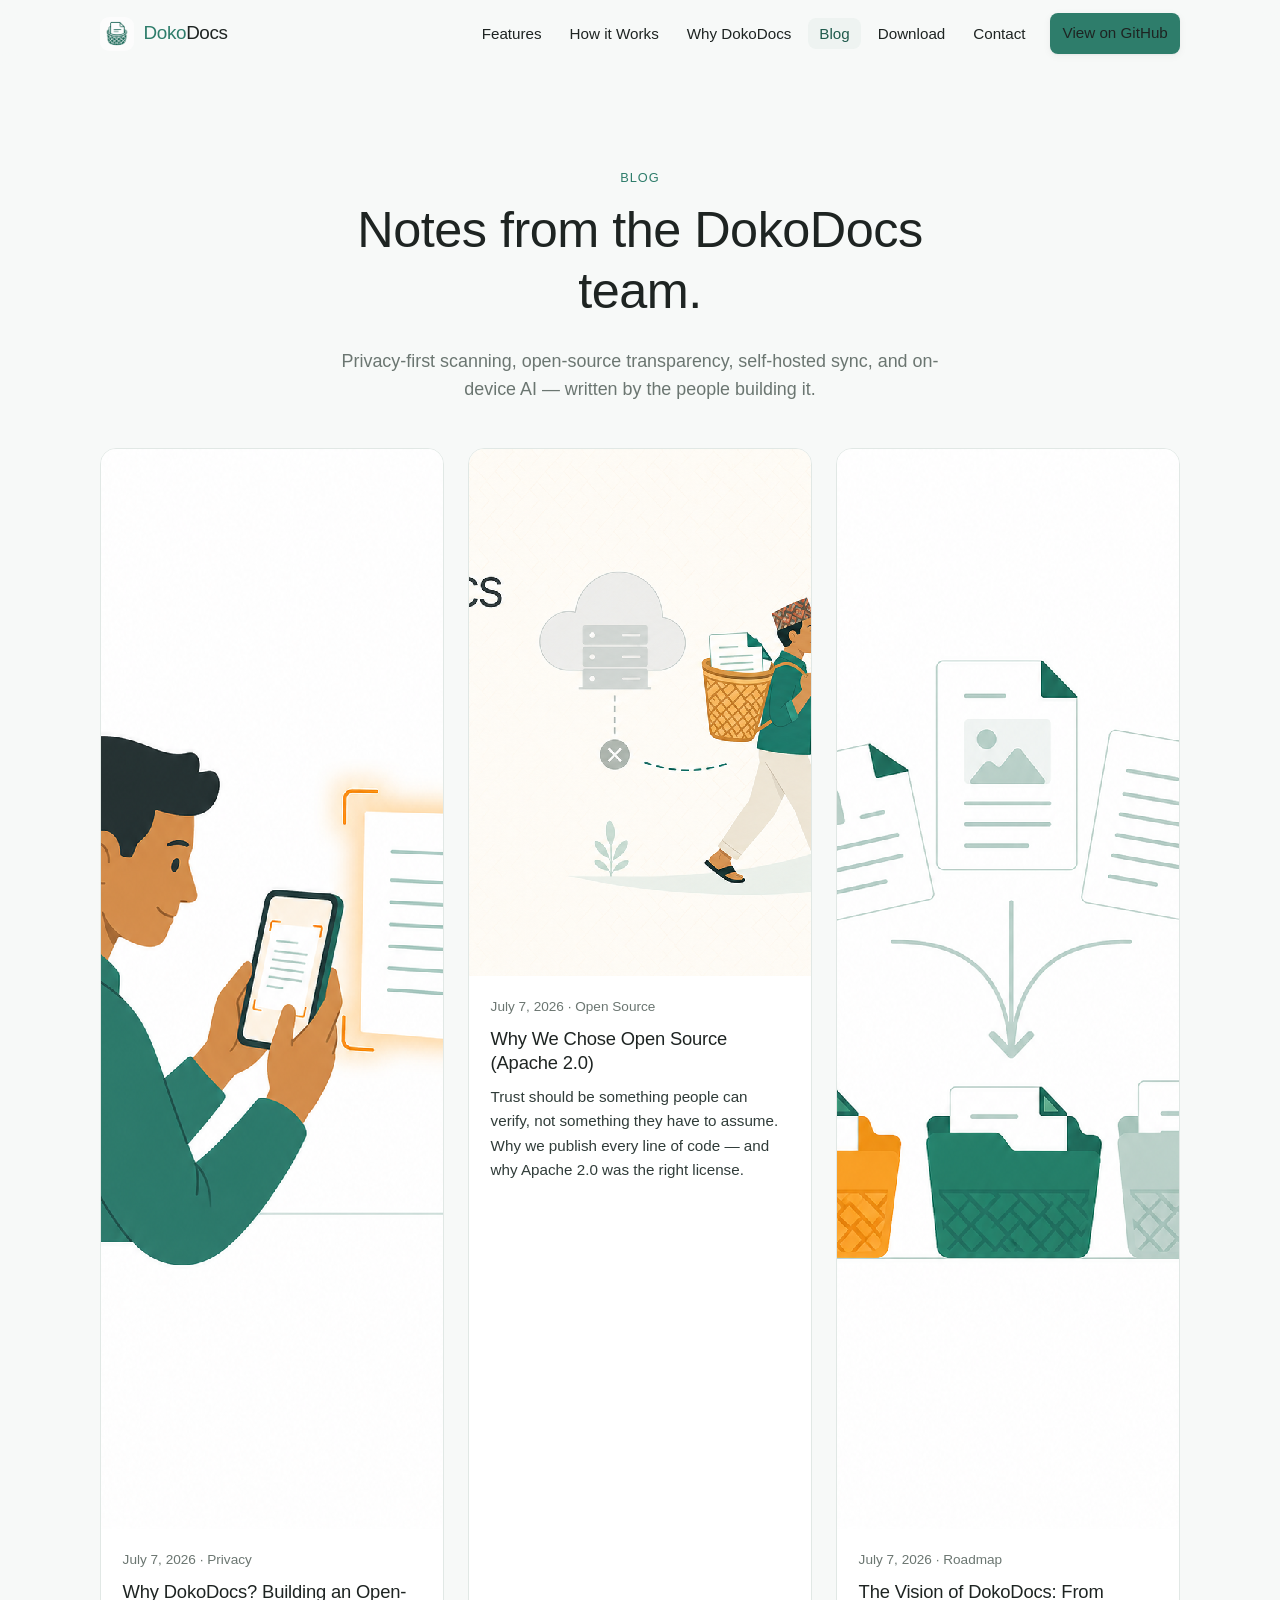
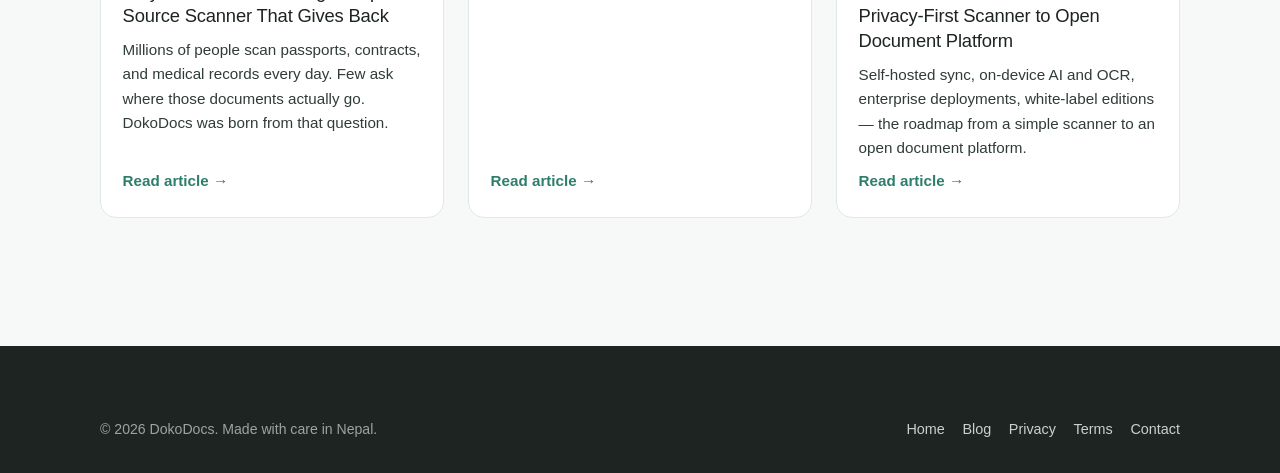
==== blog.html @ 5949a929 "Add Blog tab and 3 SEO-optimized blog posts with figures and social sharing Co-Authored-By: Claude F" ====
<!doctype html>
<html lang="en">
<head>
<meta charset="UTF-8">
<meta name="viewport" content="width=device-width, initial-scale=1">
<title>Blog — DokoDocs | Privacy-First Document Scanning, Open Source &amp; AI</title>
<meta name="description" content="The DokoDocs blog: privacy-first document scanning, open-source transparency, self-hosted sync, on-device AI and OCR. Learn why your documents should stay yours.">
<link rel="canonical" href="https://dokodocs.com/blog.html">
<meta name="theme-color" content="#2E7D6B">
<link rel="icon" type="image/svg+xml" href="assets/logo/logo_dokodocs.svg">
<link rel="alternate icon" href="assets/logo/mark.png">
<link rel="apple-touch-icon" href="assets/logo/mark.png">

<meta property="og:type" content="website">
<meta property="og:site_name" content="DokoDocs">
<meta property="og:title" content="DokoDocs Blog — Privacy, Open Source &amp; the Future of Document Scanning">
<meta property="og:description" content="Essays from the DokoDocs team on privacy-first scanning, open-source transparency, self-hosted sync, and on-device AI.">
<meta property="og:image" content="https://dokodocs.com/assets/illustrations/onboard_own.png">
<meta property="og:url" content="https://dokodocs.com/blog.html">
<meta name="twitter:card" content="summary_large_image">
<meta name="twitter:title" content="DokoDocs Blog">
<meta name="twitter:description" content="Privacy-first scanning, open-source transparency, self-hosted sync, and on-device AI.">
<meta name="twitter:image" content="https://dokodocs.com/assets/illustrations/onboard_own.png">

<link rel="stylesheet" href="css/styles.css">
<script type="application/ld+json">
{
  "@context": "https://schema.org",
  "@type": "Blog",
  "name": "DokoDocs Blog",
  "url": "https://dokodocs.com/blog.html",
  "description": "Essays on privacy-first document scanning, open-source software, self-hosted sync, and on-device AI from the DokoDocs team.",
  "publisher": { "@type": "Organization", "name": "DokoDocs", "url": "https://dokodocs.com/" },
  "blogPost": [
    { "@type": "BlogPosting", "headline": "Why DokoDocs? Building an Open-Source Scanner That Gives Back", "url": "https://dokodocs.com/blog/why-dokodocs.html", "datePublished": "2026-07-07" },
    { "@type": "BlogPosting", "headline": "Why We Chose Open Source (Apache 2.0)", "url": "https://dokodocs.com/blog/why-open-source-apache-2-0.html", "datePublished": "2026-07-07" },
    { "@type": "BlogPosting", "headline": "The Vision of DokoDocs: From Privacy-First Scanner to Open Document Platform", "url": "https://dokodocs.com/blog/the-vision-of-dokodocs.html", "datePublished": "2026-07-07" }
  ]
}
</script>
</head>
<body>
<a class="skip-link" href="#main">Skip to content</a>

<header class="site-header" id="site-header">
  <nav class="nav" aria-label="Primary">
    <a class="brand" href="index.html">
      <img src="assets/logo/logo_dokodocs.svg" width="34" height="34" alt="" loading="eager">
      <span><span class="brand-doko">Doko</span>Docs</span>
    </a>
    <button class="nav-toggle" id="nav-toggle" aria-label="Toggle menu" aria-expanded="false" aria-controls="nav-links">
      <svg viewBox="0 0 24 24" width="20" height="20" fill="none" stroke="currentColor" stroke-width="2" stroke-linecap="round"><path d="M3 6h18M3 12h18M3 18h18"/></svg>
    </button>
    <ul class="nav-links" id="nav-links">
      <li><a href="index.html#features">Features</a></li>
      <li><a href="index.html#how-it-works">How it Works</a></li>
      <li><a href="index.html#why">Why DokoDocs</a></li>
      <li><a href="blog.html" class="active">Blog</a></li>
      <li><a href="index.html#download">Download</a></li>
      <li><a href="contact.html">Contact</a></li>
      <li class="nav-cta"><a class="btn btn--primary" href="https://github.com/dokodocs">View on GitHub</a></li>
    </ul>
  </nav>
</header>

<main id="main">
  <section class="section">
    <div class="container">
      <div class="section-head center">
        <span class="eyebrow">Blog</span>
        <h1>Notes from the DokoDocs team.</h1>
        <p class="lead">Privacy-first scanning, open-source transparency, self-hosted sync, and on-device AI — written by the people building it.</p>
      </div>

      <div class="blog-grid">
        <a class="blog-card reveal" href="blog/why-dokodocs.html">
          <img src="assets/illustrations/onboard_scan.png" width="810" height="1080" alt="A hand holding a phone scanning a paper document, with a scan frame highlighting the page edges." loading="lazy">
          <div class="blog-card-body">
            <span class="meta">July 7, 2026 · Privacy</span>
            <h2>Why DokoDocs? Building an Open-Source Scanner That Gives Back</h2>
            <p>Millions of people scan passports, contracts, and medical records every day. Few ask where those documents actually go. DokoDocs was born from that question.</p>
            <span class="read-more">Read article &rarr;</span>
          </div>
        </a>

        <a class="blog-card reveal" href="blog/why-open-source-apache-2-0.html">
          <img src="assets/illustrations/onboard_own.png" width="1080" height="527" alt="A person carrying a doko basket full of documents toward a home server they own." loading="lazy">
          <div class="blog-card-body">
            <span class="meta">July 7, 2026 · Open Source</span>
            <h2>Why We Chose Open Source (Apache 2.0)</h2>
            <p>Trust should be something people can verify, not something they have to assume. Why we publish every line of code — and why Apache 2.0 was the right license.</p>
            <span class="read-more">Read article &rarr;</span>
          </div>
        </a>

        <a class="blog-card reveal" href="blog/the-vision-of-dokodocs.html">
          <img src="assets/illustrations/onboard_organize.png" width="810" height="1080" alt="Neat stacks of documents sorting into labeled folders." loading="lazy">
          <div class="blog-card-body">
            <span class="meta">July 7, 2026 · Roadmap</span>
            <h2>The Vision of DokoDocs: From Privacy-First Scanner to Open Document Platform</h2>
            <p>Self-hosted sync, on-device AI and OCR, enterprise deployments, white-label editions — the roadmap from a simple scanner to an open document platform.</p>
            <span class="read-more">Read article &rarr;</span>
          </div>
        </a>
      </div>
    </div>
  </section>
</main>

<footer class="site-footer">
  <div class="container">
    <div class="footer-bottom">
      <span>&copy; <span id="year">2026</span> DokoDocs. Made with care in Nepal.</span>
      <nav class="footer-mini-links" aria-label="Footer">
        <a href="index.html">Home</a>
        <a href="blog.html">Blog</a>
        <a href="privacy.html">Privacy</a>
        <a href="terms.html">Terms</a>
        <a href="contact.html">Contact</a>
      </nav>
    </div>
  </div>
</footer>

<script src="js/main.js"></script>
</body>
</html>
---- css/styles.css ----
/* ============================================================
   DokoDocs — Brand stylesheet
   Palette & type per docs/BRAND.md (single source of truth).
   Teal #2E7D6B + Bamboo #D98F3D + neutrals. Low-weight, calm.
   ============================================================ */

:root {
  /* Brand colors (BRAND.md §2) */
  --teal: #2E7D6B;
  --teal-dark: #1F5A4C;
  --teal-light: #4E9E8A;
  --bamboo: #D98F3D;
  --ink: #1E2422;
  --muted: #6B7671;
  --surface: #F7F9F8;
  --surface-2: #EEF3F1;
  --white: #FFFFFF;
  --success: #3E8E5A;
  --error: #C1533F;
  --border: #E1E8E5;

  /* Typography — system default, low weight (BRAND.md §3) */
  --font-sans: "Inter", -apple-system, BlinkMacSystemFont, "Segoe UI", Roboto,
    "Noto Sans Devanagari", Helvetica, Arial, sans-serif;
  --font-mono: "JetBrains Mono", ui-monospace, SFMono-Regular, Menlo, Consolas,
    monospace;

  /* Spacing / layout */
  --maxw: 1120px;
  --radius: 16px;
  --radius-sm: 10px;
  --shadow: 0 1px 2px rgba(30, 36, 34, 0.04), 0 8px 28px rgba(30, 36, 34, 0.06);
  --shadow-sm: 0 1px 2px rgba(30, 36, 34, 0.05), 0 2px 8px rgba(30, 36, 34, 0.05);
  --header-h: 68px;
}

/* ---------- Reset-ish ---------- */
*,
*::before,
*::after {
  box-sizing: border-box;
}
html {
  scroll-behavior: smooth;
  scroll-padding-top: calc(var(--header-h) + 12px);
  -webkit-text-size-adjust: 100%;
}
@media (prefers-reduced-motion: reduce) {
  html {
    scroll-behavior: auto;
  }
}
body {
  margin: 0;
  font-family: var(--font-sans);
  font-weight: 400;
  color: var(--ink);
  background: var(--surface);
  line-height: 1.6;
  -webkit-font-smoothing: antialiased;
  text-rendering: optimizeLegibility;
  overflow-x: hidden; /* guard against any accidental horizontal scroll */
}
/* Never let a long word/URL push the layout wider than the screen */
h1,
h2,
h3,
p,
li,
a,
span {
  overflow-wrap: break-word;
}
img,
svg {
  max-width: 100%;
  display: block;
}
a {
  color: var(--teal-dark);
  text-decoration: none;
}
a:hover {
  text-decoration: underline;
}
h1,
h2,
h3,
h4 {
  font-weight: 500; /* nothing above w500 — BRAND.md §3 */
  line-height: 1.2;
  letter-spacing: -0.01em;
  color: var(--ink);
  margin: 0 0 0.5em;
}
h1 {
  font-size: clamp(2rem, 5.2vw, 3.15rem);
}
h2 {
  font-size: clamp(1.6rem, 3.6vw, 2.3rem);
}
h3 {
  font-size: 1.2rem;
}
p {
  margin: 0 0 1rem;
}

/* ---------- Layout helpers ---------- */
.container {
  width: 100%;
  max-width: var(--maxw);
  margin-inline: auto;
  padding-inline: 1.25rem;
}
.section {
  padding-block: clamp(3.5rem, 8vw, 6rem);
}
.section--tint {
  background: var(--white);
}
.eyebrow {
  display: inline-block;
  font-size: 0.8rem;
  font-weight: 500;
  letter-spacing: 0.08em;
  text-transform: uppercase;
  color: var(--teal);
  margin-bottom: 0.75rem;
}
.section-head {
  max-width: 640px;
  margin-bottom: 2.75rem;
}
.section-head.center {
  margin-inline: auto;
  text-align: center;
}
.lead {
  font-size: 1.12rem;
  color: var(--muted);
}
.text-mono {
  font-family: var(--font-mono);
}

.sr-only {
  position: absolute;
  width: 1px;
  height: 1px;
  padding: 0;
  margin: -1px;
  overflow: hidden;
  clip: rect(0, 0, 0, 0);
  white-space: nowrap;
  border: 0;
}

/* Skip link */
.skip-link {
  position: absolute;
  left: -999px;
  top: 0;
  background: var(--teal);
  color: #fff;
  padding: 0.6rem 1rem;
  border-radius: 0 0 8px 0;
  z-index: 1000;
}
.skip-link:focus {
  left: 0;
}

/* Focus visibility */
:focus-visible {
  outline: 3px solid var(--teal-light);
  outline-offset: 2px;
  border-radius: 4px;
}

/* ---------- Buttons ---------- */
.btn {
  display: inline-flex;
  align-items: center;
  justify-content: center;
  gap: 0.5rem;
  font: inherit;
  font-weight: 500;
  font-size: 0.98rem;
  padding: 0.75rem 1.35rem;
  border-radius: var(--radius-sm);
  border: 1.5px solid transparent;
  cursor: pointer;
  transition: transform 0.15s ease, background 0.15s ease, box-shadow 0.15s ease,
    border-color 0.15s ease;
  text-decoration: none;
  white-space: nowrap;
}
.btn:hover {
  text-decoration: none;
  transform: translateY(-1px);
}
.btn:active {
  transform: translateY(0);
}
.btn--primary {
  background: var(--teal);
  color: #fff;
  box-shadow: var(--shadow-sm);
}
.btn--primary:hover {
  background: var(--teal-dark);
}
.btn--ghost {
  background: transparent;
  color: var(--ink);
  border-color: var(--border);
}
.btn--ghost:hover {
  border-color: var(--teal-light);
  background: var(--white);
}
.btn--on-teal {
  background: #fff;
  color: var(--teal-dark);
}
.btn--on-teal:hover {
  background: var(--surface);
}
.btn svg {
  width: 18px;
  height: 18px;
}

/* ---------- Header / nav ---------- */
.site-header {
  position: sticky;
  top: 0;
  z-index: 100;
  height: var(--header-h);
  display: flex;
  align-items: center;
  background: rgba(247, 249, 248, 0.82);
  backdrop-filter: saturate(160%) blur(10px);
  border-bottom: 1px solid transparent;
  transition: border-color 0.2s ease, box-shadow 0.2s ease;
}
.site-header.scrolled {
  border-bottom-color: var(--border);
  box-shadow: 0 1px 0 rgba(30, 36, 34, 0.03);
}
.nav {
  display: flex;
  align-items: center;
  gap: 1rem;
  width: 100%;
  max-width: var(--maxw);
  margin-inline: auto;
  padding-inline: 1.25rem;
}
.brand {
  display: inline-flex;
  align-items: center;
  gap: 0.6rem;
  font-weight: 500;
  font-size: 1.18rem;
  color: var(--ink);
  letter-spacing: -0.02em;
}
.brand:hover {
  text-decoration: none;
}
.brand img {
  width: 34px;
  height: 34px;
  border-radius: 9px;
}
.brand .brand-doko {
  color: var(--teal);
}
.nav-links {
  display: flex;
  align-items: center;
  gap: 0.35rem;
  margin-left: auto;
  list-style: none;
  padding: 0;
  margin-block: 0;
}
.nav-links a {
  color: var(--ink);
  padding: 0.45rem 0.7rem;
  border-radius: 8px;
  font-size: 0.95rem;
  transition: background 0.15s ease, color 0.15s ease;
}
.nav-links a:not(.btn):hover {
  text-decoration: none;
  background: var(--surface-2);
  color: var(--teal-dark);
}
.nav-links a.active:not(.btn) {
  color: var(--teal-dark);
  background: var(--surface-2);
}
.nav-cta {
  margin-left: 0.5rem;
}
.nav-toggle {
  display: none;
  margin-left: auto;
  background: transparent;
  border: 1.5px solid var(--border);
  border-radius: 9px;
  width: 42px;
  height: 42px;
  cursor: pointer;
  color: var(--ink);
  align-items: center;
  justify-content: center;
}

/* ---------- Hero ---------- */
.hero {
  position: relative;
  overflow: hidden;
  padding-block: clamp(2.5rem, 6vw, 4.5rem) clamp(3rem, 7vw, 5rem);
  background: linear-gradient(180deg, var(--surface) 0%, #eef4f2 100%);
}
.hero::before {
  content: "";
  position: absolute;
  inset: 0;
  background-image: url("data:image/svg+xml,%3Csvg xmlns='http://www.w3.org/2000/svg' width='40' height='40' viewBox='0 0 40 40'%3E%3Cg fill='none' stroke='%232E7D6B' stroke-width='2' opacity='0.06'%3E%3Cpath d='M-4 24 24 -4M-4 44 44 -4M16 44 44 16'/%3E%3C/g%3E%3C/svg%3E");
  pointer-events: none;
}
.hero .container {
  position: relative;
}
.hero-grid {
  display: grid;
  grid-template-columns: 1.05fr 0.95fr;
  gap: clamp(2rem, 5vw, 4rem);
  align-items: center;
}
.hero h1 {
  margin-bottom: 0.65rem;
}
.hero .tagline-ne {
  font-size: 1.05rem;
  color: var(--teal-dark);
  margin-bottom: 1rem;
}
.hero-sub {
  font-size: 1.15rem;
  color: var(--muted);
  max-width: 34ch;
  margin-bottom: 1.75rem;
}
.hero-actions {
  display: flex;
  flex-wrap: wrap;
  gap: 0.75rem;
  margin-bottom: 1.5rem;
}
.hero-badges {
  display: flex;
  align-items: center;
  gap: 1.25rem;
  flex-wrap: wrap;
  color: var(--muted);
  font-size: 0.9rem;
}
.hero-badges span {
  display: inline-flex;
  align-items: center;
  gap: 0.4rem;
}
.hero-badges svg {
  width: 17px;
  height: 17px;
  color: var(--teal);
}
.hero-visual {
  position: relative;
}
.hero-visual img {
  width: 100%;
  height: auto;
  border-radius: var(--radius);
}

/* ---------- Feature cards ---------- */
.grid {
  display: grid;
  gap: 1.25rem;
}
.grid-4 {
  grid-template-columns: repeat(4, 1fr);
}
.grid-3 {
  grid-template-columns: repeat(3, 1fr);
}
.grid-2 {
  grid-template-columns: repeat(2, 1fr);
}
.card {
  background: var(--white);
  border: 1px solid var(--border);
  border-radius: var(--radius);
  padding: 1.6rem 1.5rem;
  transition: transform 0.2s ease, box-shadow 0.2s ease, border-color 0.2s ease;
}
.card:hover {
  transform: translateY(-3px);
  box-shadow: var(--shadow);
  border-color: #d3ded9;
}
.card .icon {
  width: 46px;
  height: 46px;
  border-radius: 12px;
  display: grid;
  place-items: center;
  background: rgba(46, 125, 107, 0.1);
  color: var(--teal);
  margin-bottom: 1rem;
}
.card .icon svg {
  width: 24px;
  height: 24px;
}
.card h3 {
  margin-bottom: 0.35rem;
}
.card p {
  color: var(--muted);
  font-size: 0.96rem;
  margin: 0;
}

/* ---------- How it works ---------- */
.steps {
  display: grid;
  grid-template-columns: repeat(4, 1fr);
  gap: 1.25rem;
  counter-reset: step;
}
.step {
  position: relative;
  padding: 1.5rem 1.25rem;
  background: var(--white);
  border: 1px solid var(--border);
  border-radius: var(--radius);
}
.step .num {
  counter-increment: step;
  width: 34px;
  height: 34px;
  border-radius: 50%;
  background: var(--teal);
  color: #fff;
  display: grid;
  place-items: center;
  font-weight: 500;
  font-size: 0.95rem;
  margin-bottom: 0.85rem;
}
.step .num::before {
  content: counter(step);
}
.step h3 {
  font-size: 1.05rem;
  margin-bottom: 0.3rem;
}
.step p {
  color: var(--muted);
  font-size: 0.92rem;
  margin: 0;
}

/* ---------- Showcase (illustrations alternating) ---------- */
.showcase {
  display: grid;
  grid-template-columns: 1fr 1fr;
  gap: clamp(2rem, 5vw, 4rem);
  align-items: center;
  margin-bottom: clamp(2.5rem, 5vw, 4rem);
}
.showcase:last-child {
  margin-bottom: 0;
}
.showcase.reverse .showcase-media {
  order: 2;
}
.showcase-media {
  background: linear-gradient(160deg, #ffffff, #eef4f2);
  border: 1px solid var(--border);
  border-radius: var(--radius);
  padding: 1.5rem;
  display: grid;
  place-items: center;
}
.showcase-media img {
  width: 100%;
  height: auto;
  max-height: 380px;
  object-fit: contain;
}
.showcase h3 {
  font-size: clamp(1.3rem, 2.6vw, 1.7rem);
}
.showcase ul {
  list-style: none;
  padding: 0;
  margin: 1rem 0 0;
  display: grid;
  gap: 0.6rem;
}
.showcase li {
  position: relative;
  padding-left: 1.7rem;
  color: var(--ink);
}
.showcase li::before {
  content: "";
  position: absolute;
  left: 0;
  top: 0.35em;
  width: 18px;
  height: 18px;
  background: no-repeat center/contain
    url("data:image/svg+xml,%3Csvg xmlns='http://www.w3.org/2000/svg' viewBox='0 0 24 24' fill='none' stroke='%232E7D6B' stroke-width='2.4' stroke-linecap='round' stroke-linejoin='round'%3E%3Cpath d='M20 6 9 17l-5-5'/%3E%3C/svg%3E");
}

/* ---------- Why / privacy band ---------- */
.band {
  background: var(--teal);
  color: #fff;
  border-radius: clamp(18px, 3vw, 28px);
  padding: clamp(2.5rem, 6vw, 4rem);
  position: relative;
  overflow: hidden;
}
.band::after {
  content: "";
  position: absolute;
  inset: 0;
  background-image: url("data:image/svg+xml,%3Csvg xmlns='http://www.w3.org/2000/svg' width='40' height='40' viewBox='0 0 40 40'%3E%3Cg fill='none' stroke='%23ffffff' stroke-width='2' opacity='0.08'%3E%3Cpath d='M-4 24 24 -4M-4 44 44 -4M16 44 44 16'/%3E%3C/g%3E%3C/svg%3E");
  pointer-events: none;
}
.band > * {
  position: relative;
}
.band h2 {
  color: #fff;
  max-width: 20ch;
}
.band p {
  color: rgba(255, 255, 255, 0.9);
  max-width: 62ch;
  font-size: 1.08rem;
}
.band .btn--ghost {
  color: #fff;
  border-color: rgba(255, 255, 255, 0.5);
}
.band .btn--ghost:hover {
  background: rgba(255, 255, 255, 0.1);
  border-color: #fff;
}

/* ---------- Download section ---------- */
.download {
  text-align: center;
}
.store-badges {
  display: flex;
  flex-wrap: wrap;
  gap: 1rem;
  justify-content: center;
  margin-top: 1.75rem;
}
.store-badge {
  display: inline-flex;
  position: relative;
  border-radius: 9px;
  transition: transform 0.15s ease, box-shadow 0.15s ease;
}
.store-badge img {
  height: 54px;
  width: auto;
}
a.store-badge:hover {
  transform: translateY(-2px);
  box-shadow: var(--shadow);
  text-decoration: none;
}
.store-badge.disabled {
  cursor: default;
}
.store-badge .pill {
  position: absolute;
  top: -10px;
  right: -8px;
  background: var(--bamboo);
  color: #fff;
  font-size: 0.66rem;
  font-weight: 500;
  letter-spacing: 0.03em;
  padding: 0.15rem 0.5rem;
  border-radius: 20px;
  text-transform: uppercase;
}
.download-note {
  margin-top: 1.5rem;
  color: var(--muted);
  font-size: 0.92rem;
}
.notify {
  margin: 1.75rem auto 0;
  max-width: 460px;
  display: flex;
  gap: 0.6rem;
}
.notify input {
  flex: 1;
  font: inherit;
  padding: 0.7rem 0.95rem;
  border: 1.5px solid var(--border);
  border-radius: var(--radius-sm);
  background: var(--white);
  color: var(--ink);
}
.notify input:focus-visible {
  outline: 3px solid var(--teal-light);
  border-color: var(--teal);
}

/* ---------- Open source strip ---------- */
.os-strip {
  display: grid;
  grid-template-columns: repeat(3, 1fr);
  gap: 1.25rem;
  text-align: center;
}
.os-stat {
  padding: 1.5rem 1rem;
}
.os-stat .k {
  font-size: 1.5rem;
  font-weight: 500;
  color: var(--teal-dark);
  display: block;
}
.os-stat .v {
  color: var(--muted);
  font-size: 0.95rem;
}

/* ---------- Footer ---------- */
.site-footer {
  background: var(--ink);
  color: #c9d1ce;
  padding-block: 3rem 2rem;
  margin-top: 2rem;
}
.footer-grid {
  display: grid;
  grid-template-columns: 1.4fr 1fr 1fr 1fr;
  gap: 2rem;
  padding-bottom: 2rem;
  border-bottom: 1px solid rgba(255, 255, 255, 0.1);
}
.footer-brand .brand {
  color: #fff;
}
.footer-brand .brand .brand-doko {
  color: var(--teal-light);
}
.footer-brand p {
  color: #9aa5a1;
  font-size: 0.92rem;
  max-width: 34ch;
  margin-top: 0.85rem;
}
.footer-col h4 {
  color: #fff;
  font-size: 0.82rem;
  letter-spacing: 0.08em;
  text-transform: uppercase;
  margin-bottom: 0.9rem;
}
.footer-col ul {
  list-style: none;
  padding: 0;
  margin: 0;
  display: grid;
  gap: 0.55rem;
}
.footer-col a {
  color: #c9d1ce;
  font-size: 0.94rem;
}
.footer-col a:hover {
  color: #fff;
}
.footer-bottom {
  display: flex;
  flex-wrap: wrap;
  gap: 1rem;
  justify-content: space-between;
  align-items: center;
  padding-top: 1.5rem;
  color: #9aa5a1;
  font-size: 0.88rem;
}
/* Simple text links used in the mini footer on sub-pages */
.footer-mini-links {
  display: flex;
  flex-wrap: wrap;
  gap: 0.4rem 1.1rem;
}
.footer-mini-links a {
  color: #c9d1ce;
  font-size: 0.9rem;
}
.footer-mini-links a:hover {
  color: #fff;
}
.footer-social {
  display: flex;
  gap: 0.6rem;
}
.footer-social a {
  width: 38px;
  height: 38px;
  border-radius: 10px;
  display: grid;
  place-items: center;
  background: rgba(255, 255, 255, 0.06);
  color: #c9d1ce;
}
.footer-social a:hover {
  background: var(--teal);
  color: #fff;
}
.footer-social svg {
  width: 19px;
  height: 19px;
}

/* ---------- Legal / doc pages ---------- */
.doc {
  max-width: 760px;
  margin-inline: auto;
}
.doc h1 {
  font-size: clamp(1.8rem, 4vw, 2.4rem);
}
.doc .updated {
  color: var(--muted);
  font-size: 0.92rem;
  margin-bottom: 2rem;
}
.doc h2 {
  font-size: 1.35rem;
  margin-top: 2.25rem;
}
.doc p,
.doc li {
  color: #303c39;
}
.doc ul {
  padding-left: 1.2rem;
}
.doc li {
  margin-bottom: 0.5rem;
}
.doc .callout {
  background: var(--white);
  border: 1px solid var(--border);
  border-left: 3px solid var(--teal);
  border-radius: var(--radius-sm);
  padding: 1rem 1.25rem;
  color: var(--muted);
  font-size: 0.95rem;
}

/* ---------- Contact form ---------- */
.contact-form {
  margin-top: 2rem;
  display: grid;
  gap: 1.1rem;
  max-width: 560px;
}
.contact-form .field {
  display: grid;
  gap: 0.4rem;
}
.contact-form label {
  font-size: 0.9rem;
  font-weight: 500;
  color: var(--ink);
}
.contact-form label span {
  color: var(--bamboo);
}
.contact-form input,
.contact-form textarea {
  font: inherit;
  color: var(--ink);
  background: var(--white);
  border: 1.5px solid var(--border);
  border-radius: var(--radius-sm);
  padding: 0.7rem 0.9rem;
  width: 100%;
  resize: vertical;
}
.contact-form input:focus-visible,
.contact-form textarea:focus-visible {
  outline: 3px solid var(--teal-light);
  border-color: var(--teal);
}
.contact-form .hp {
  position: absolute;
  left: -9999px;
  width: 1px;
  height: 1px;
  opacity: 0;
}
.contact-form button {
  justify-self: start;
}
.form-status {
  margin: 0;
  font-size: 0.94rem;
  min-height: 1.2em;
}
.form-status.ok {
  color: var(--success);
}
.form-status.err {
  color: var(--error);
}

/* ---------- Contact page ---------- */
.contact-grid {
  display: grid;
  grid-template-columns: repeat(3, 1fr);
  gap: 1.25rem;
  margin-top: 2rem;
}
.contact-card {
  display: flex;
  gap: 1rem;
  align-items: flex-start;
  background: var(--white);
  border: 1px solid var(--border);
  border-radius: var(--radius);
  padding: 1.5rem 1.4rem;
  color: var(--ink);
  transition: transform 0.2s ease, box-shadow 0.2s ease, border-color 0.2s ease;
}
.contact-card:hover {
  text-decoration: none;
  transform: translateY(-3px);
  box-shadow: var(--shadow);
  border-color: #d3ded9;
}
.contact-card .icon {
  flex: 0 0 auto;
  width: 46px;
  height: 46px;
  border-radius: 12px;
  display: grid;
  place-items: center;
  background: rgba(46, 125, 107, 0.1);
  color: var(--teal);
}
.contact-card .icon svg {
  width: 24px;
  height: 24px;
}
.contact-card h3 {
  font-size: 1.05rem;
  margin-bottom: 0.2rem;
}
.contact-card p {
  color: var(--muted);
  font-size: 0.94rem;
  margin: 0 0 0.5rem;
  word-break: break-word;
}
.contact-card .contact-link {
  color: var(--teal-dark);
  font-weight: 500;
  font-size: 0.9rem;
}
@media (max-width: 720px) {
  .contact-grid {
    grid-template-columns: 1fr;
  }
}

/* ---------- Reveal animation ---------- */
.reveal {
  opacity: 0;
  transform: translateY(18px);
  transition: opacity 0.6s ease, transform 0.6s ease;
  will-change: opacity, transform;
}
.reveal.in {
  opacity: 1;
  transform: none;
}
@media (prefers-reduced-motion: reduce) {
  .reveal {
    opacity: 1;
    transform: none;
    transition: none;
  }
}

/* ---------- Responsive ---------- */
@media (max-width: 960px) {
  .grid-4 {
    grid-template-columns: repeat(2, 1fr);
  }
  .steps {
    grid-template-columns: repeat(2, 1fr);
  }
  .footer-grid {
    grid-template-columns: 1fr 1fr;
  }
}
@media (max-width: 820px) {
  .hero-grid {
    grid-template-columns: 1fr;
    text-align: center;
  }
  .hero-sub {
    max-width: none;
  }
  .hero-actions,
  .hero-badges {
    justify-content: center;
  }
  .hero-visual {
    order: -1;
    max-width: 520px;
    margin-inline: auto;
  }
  .showcase,
  .showcase.reverse {
    grid-template-columns: 1fr;
  }
  .showcase.reverse .showcase-media {
    order: 0;
  }
  .showcase-text {
    order: 2;
  }

  /* mobile nav */
  .nav-toggle {
    display: inline-flex;
  }
  .nav-links {
    position: fixed;
    inset: var(--header-h) 0 auto 0;
    flex-direction: column;
    align-items: stretch;
    gap: 0.25rem;
    background: var(--surface);
    border-bottom: 1px solid var(--border);
    padding: 0.75rem 1.25rem 1.25rem;
    margin: 0;
    box-shadow: var(--shadow);
    transform: translateY(-12px);
    opacity: 0;
    visibility: hidden;
    transition: transform 0.2s ease, opacity 0.2s ease, visibility 0.2s;
  }
  .nav-links.open {
    transform: none;
    opacity: 1;
    visibility: visible;
  }
  .nav-links a {
    padding: 0.7rem 0.8rem;
  }
  .nav-cta {
    margin-left: 0;
    text-align: center;
  }
}
@media (max-width: 560px) {
  .grid-4,
  .steps,
  .grid-3,
  .grid-2,
  .os-strip {
    grid-template-columns: 1fr;
  }
  .footer-grid {
    grid-template-columns: 1fr;
    gap: 1.5rem;
  }
  .notify {
    flex-direction: column;
  }
}

/* ---------- Blog ---------- */
.blog-grid {
  display: grid;
  grid-template-columns: repeat(3, 1fr);
  gap: 1.5rem;
  margin-top: 2.5rem;
}
.blog-card {
  display: flex;
  flex-direction: column;
  background: var(--white);
  border: 1px solid var(--border);
  border-radius: var(--radius);
  overflow: hidden;
  text-decoration: none;
  color: inherit;
  transition: transform 0.2s ease, box-shadow 0.2s ease;
}
.blog-card:hover {
  transform: translateY(-4px);
  box-shadow: 0 12px 28px rgba(20, 45, 40, 0.12);
}
.blog-card img {
  width: 100%;
  aspect-ratio: 16 / 9;
  object-fit: cover;
  display: block;
}
.blog-card-body {
  padding: 1.25rem 1.35rem 1.5rem;
  display: flex;
  flex-direction: column;
  gap: 0.55rem;
  flex: 1;
}
.blog-card .meta {
  color: var(--muted);
  font-size: 0.85rem;
}
.blog-card h2,
.blog-card h3 {
  font-size: 1.15rem;
  line-height: 1.35;
  margin: 0;
}
.blog-card p {
  color: #303c39;
  font-size: 0.95rem;
  margin: 0;
}
.blog-card .read-more {
  margin-top: auto;
  color: var(--teal);
  font-weight: 600;
  font-size: 0.95rem;
}
.post-hero {
  border-radius: var(--radius);
  overflow: hidden;
  margin: 2rem 0;
  border: 1px solid var(--border);
}
.post-hero img {
  width: 100%;
  display: block;
}
.post figure {
  margin: 2.25rem 0;
}
.post figure svg,
.post figure img {
  width: 100%;
  height: auto;
  display: block;
  border: 1px solid var(--border);
  border-radius: var(--radius);
  background: var(--white);
}
.post figcaption {
  margin-top: 0.6rem;
  color: var(--muted);
  font-size: 0.88rem;
  text-align: center;
}
.post blockquote {
  border-left: 3px solid var(--teal);
  margin: 1.75rem 0;
  padding: 0.35rem 0 0.35rem 1.15rem;
  font-size: 1.15rem;
  font-weight: 600;
  color: var(--ink, #14312b);
}
.post-meta {
  display: flex;
  flex-wrap: wrap;
  align-items: center;
  gap: 0.6rem;
  color: var(--muted);
  font-size: 0.92rem;
  margin-bottom: 0.5rem;
}
.post-meta .tag {
  background: rgba(46, 125, 107, 0.1);
  color: var(--teal);
  border-radius: 999px;
  padding: 0.15rem 0.7rem;
  font-size: 0.8rem;
  font-weight: 600;
}
.share-row {
  display: flex;
  flex-wrap: wrap;
  align-items: center;
  gap: 0.6rem;
  margin: 2.5rem 0 1rem;
  padding-top: 1.5rem;
  border-top: 1px solid var(--border);
}
.share-row .share-label {
  font-weight: 600;
  color: var(--muted);
  font-size: 0.92rem;
  margin-right: 0.25rem;
}
.share-btn {
  display: inline-flex;
  align-items: center;
  gap: 0.4rem;
  border: 1px solid var(--border);
  border-radius: 999px;
  padding: 0.4rem 0.9rem;
  font-size: 0.88rem;
  font-weight: 600;
  color: #303c39;
  text-decoration: none;
  background: var(--white);
  transition: border-color 0.2s ease, color 0.2s ease;
}
.share-btn:hover {
  border-color: var(--teal);
  color: var(--teal);
}
.share-btn svg {
  width: 15px;
  height: 15px;
}
.post-nav {
  display: flex;
  justify-content: space-between;
  gap: 1rem;
  margin-top: 2rem;
}
@media (max-width: 900px) {
  .blog-grid {
    grid-template-columns: 1fr;
  }
}
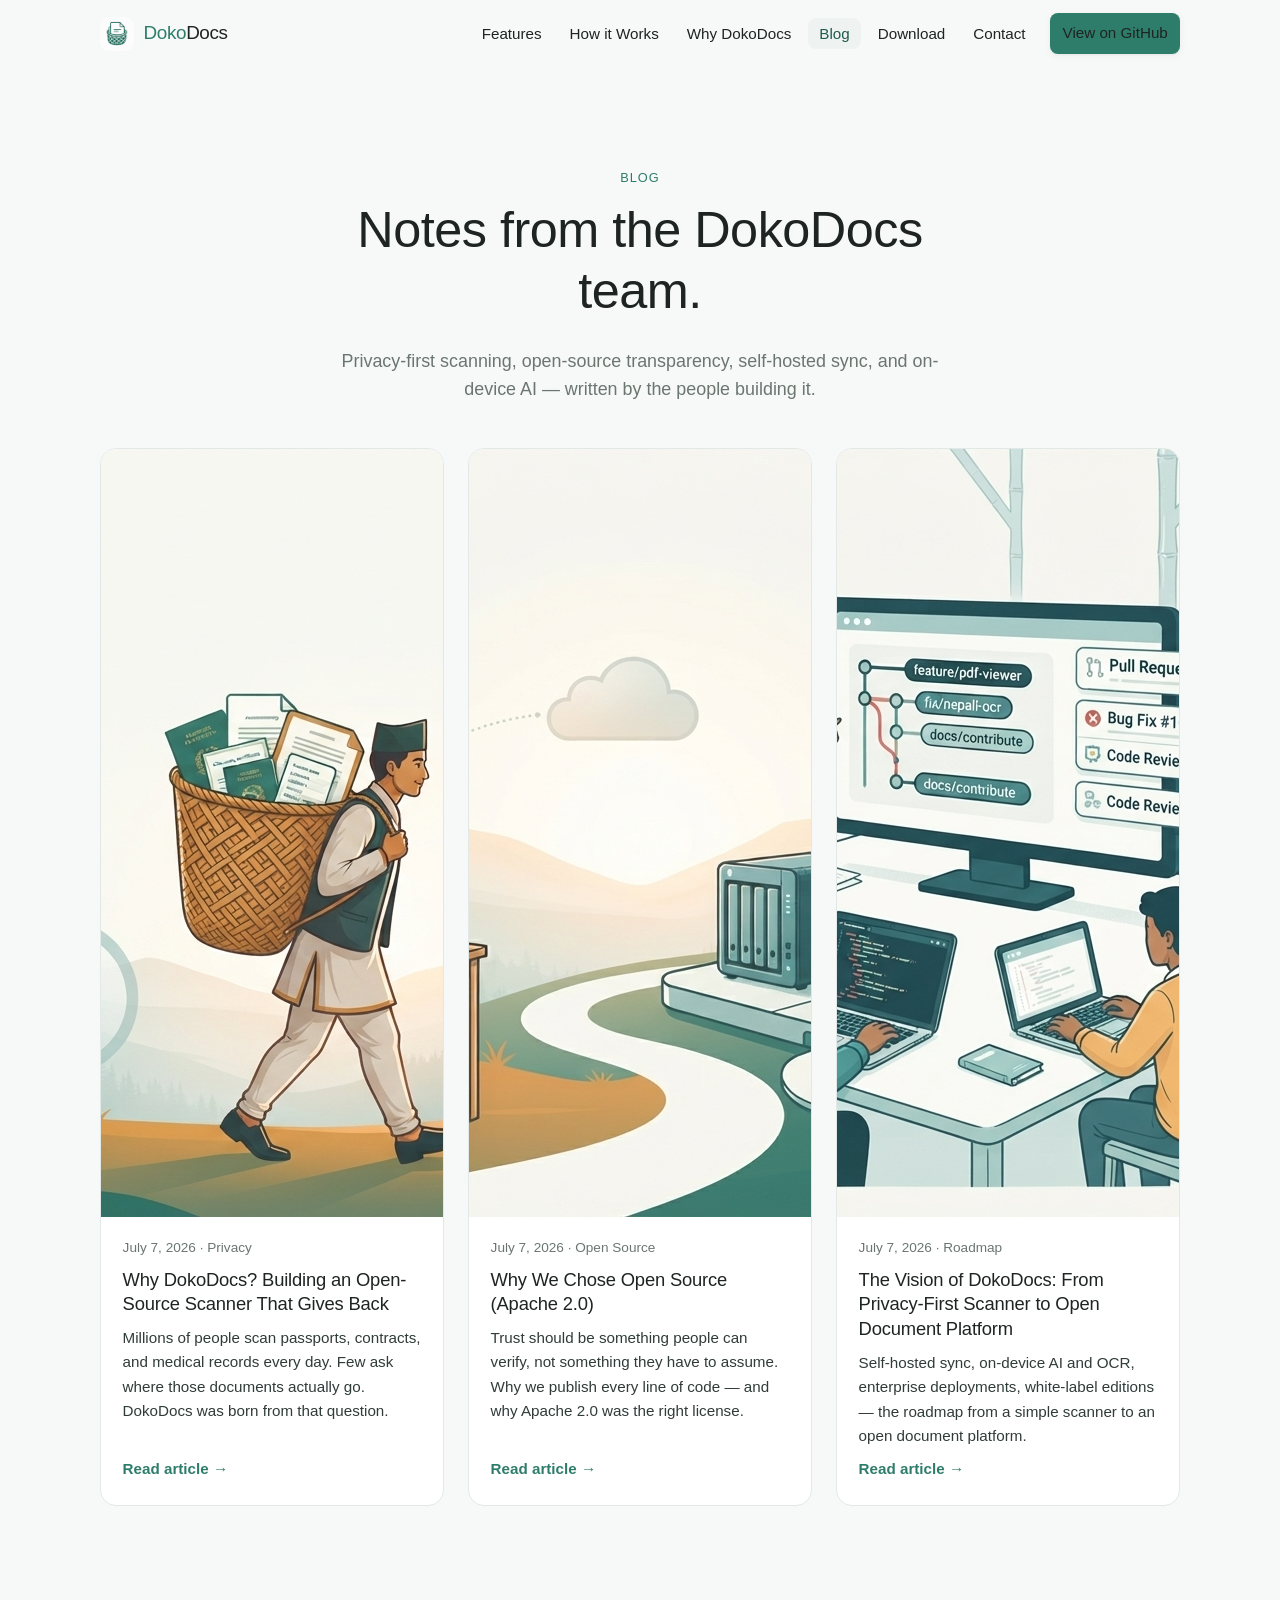
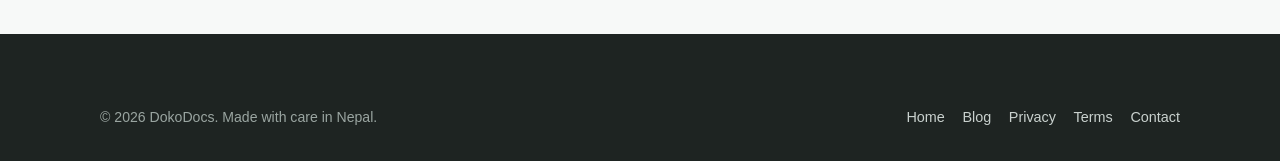
==== commit b1fea2f6: "Use custom blog illustrations, add dividers; track docs/assets (ignore only md/docx) Co-Authored-By:" ====
--- a/blog.html
+++ b/blog.html
@@ -15,12 +15,12 @@
 <meta property="og:site_name" content="DokoDocs">
 <meta property="og:title" content="DokoDocs Blog — Privacy, Open Source &amp; the Future of Document Scanning">
 <meta property="og:description" content="Essays from the DokoDocs team on privacy-first scanning, open-source transparency, self-hosted sync, and on-device AI.">
-<meta property="og:image" content="https://dokodocs.com/assets/illustrations/onboard_own.png">
+<meta property="og:image" content="https://dokodocs.com/assets/blog/blog1.png">
 <meta property="og:url" content="https://dokodocs.com/blog.html">
 <meta name="twitter:card" content="summary_large_image">
 <meta name="twitter:title" content="DokoDocs Blog">
 <meta name="twitter:description" content="Privacy-first scanning, open-source transparency, self-hosted sync, and on-device AI.">
-<meta name="twitter:image" content="https://dokodocs.com/assets/illustrations/onboard_own.png">
+<meta name="twitter:image" content="https://dokodocs.com/assets/blog/blog1.png">
 
 <link rel="stylesheet" href="css/styles.css">
 <script type="application/ld+json">
@@ -74,7 +74,7 @@
 
       <div class="blog-grid">
         <a class="blog-card reveal" href="blog/why-dokodocs.html">
-          <img src="assets/illustrations/onboard_scan.png" width="810" height="1080" alt="A hand holding a phone scanning a paper document, with a scan frame highlighting the page edges." loading="lazy">
+          <img src="assets/blog/blog1.png" width="1376" height="768" alt="A Nepali man carrying a doko basket of documents away from the cloud toward his own server." loading="lazy">
           <div class="blog-card-body">
             <span class="meta">July 7, 2026 · Privacy</span>
             <h2>Why DokoDocs? Building an Open-Source Scanner That Gives Back</h2>
@@ -84,7 +84,7 @@
         </a>
 
         <a class="blog-card reveal" href="blog/why-open-source-apache-2-0.html">
-          <img src="assets/illustrations/onboard_own.png" width="1080" height="527" alt="A person carrying a doko basket full of documents toward a home server they own." loading="lazy">
+          <img src="assets/blog/blog2.png" width="1376" height="768" alt="A man scanning documents to PDF beside a screen showing open source code and a self-hosted NAS." loading="lazy">
           <div class="blog-card-body">
             <span class="meta">July 7, 2026 · Open Source</span>
             <h2>Why We Chose Open Source (Apache 2.0)</h2>
@@ -94,7 +94,7 @@
         </a>
 
         <a class="blog-card reveal" href="blog/the-vision-of-dokodocs.html">
-          <img src="assets/illustrations/onboard_organize.png" width="810" height="1080" alt="Neat stacks of documents sorting into labeled folders." loading="lazy">
+          <img src="assets/blog/blog3.png" width="1376" height="768" alt="Developers and students collaborating on DokoDocs code reviews and pull requests." loading="lazy">
           <div class="blog-card-body">
             <span class="meta">July 7, 2026 · Roadmap</span>
             <h2>The Vision of DokoDocs: From Privacy-First Scanner to Open Document Platform</h2>
--- a/css/styles.css
+++ b/css/styles.css
@@ -1169,3 +1169,15 @@
     grid-template-columns: 1fr;
   }
 }
+
+/* ---------- Blog divider ---------- */
+.post-divider {
+  margin: 2.75rem auto;
+  max-width: 560px;
+}
+.post-divider img {
+  width: 100%;
+  height: auto;
+  display: block;
+  opacity: 0.85;
+}
